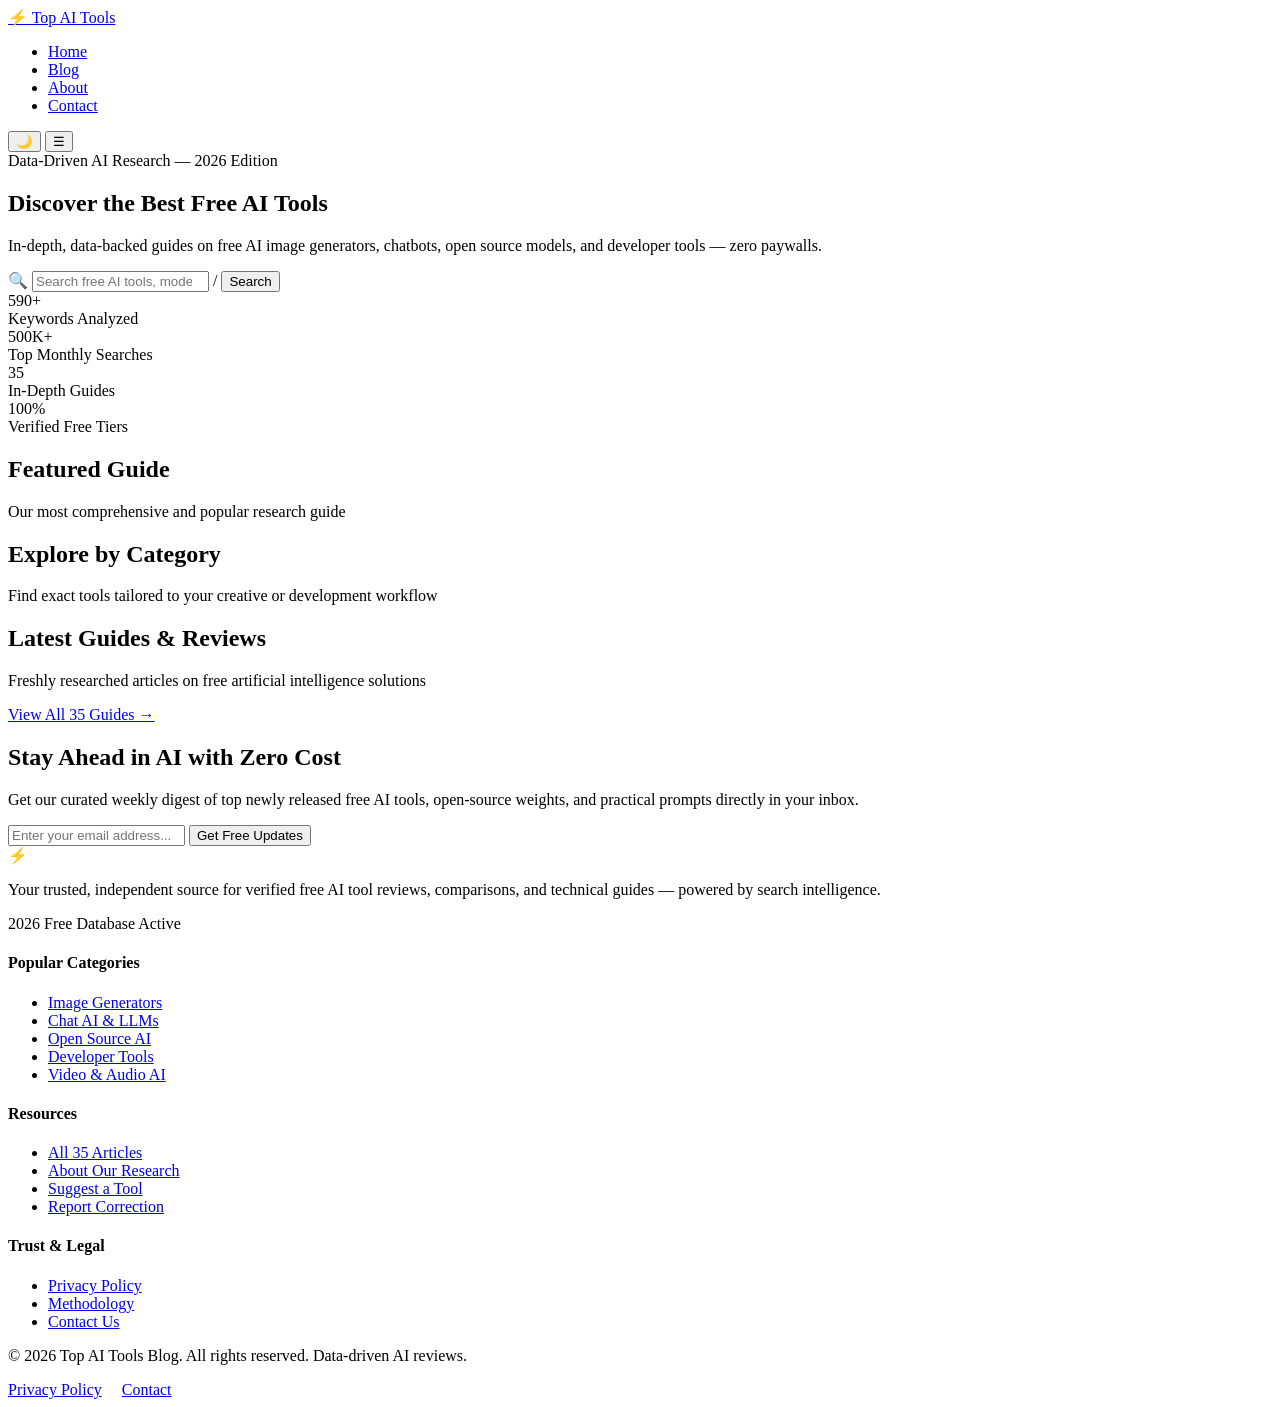
==== index.html @ e801ba76 "Add files via upload" ====
<!DOCTYPE html>
<html lang="en">
<head>
  <meta charset="UTF-8">
  <meta name="viewport" content="width=device-width, initial-scale=1.0">
  <meta name="description" content="Discover the best free AI tools in 2026 — expert guides on AI image generators, chatbots, art tools, open source AI, and more. Data-driven reviews based on 590+ keywords.">
  <meta name="robots" content="index, follow, max-image-preview:large">
  <meta name="keywords" content="free ai tools, free ai image generator, best free ai tools, ai chat free, open source ai, free ai art generator">
  <meta name="author" content="Top AI Tools Blog">
  <meta property="og:title" content="Top AI Tools Blog — Best Free AI Tools & Generators 2026">
  <meta property="og:description" content="Expert guides on free AI image generators, chatbots, art tools, and open source AI — backed by real search data from 590+ keywords.">
  <meta property="og:type" content="website">
  <meta property="og:url" content="https://topaitools.com/">
  <meta property="og:site_name" content="Top AI Tools Blog">
  <meta property="og:locale" content="en_US">
  <meta name="twitter:card" content="summary_large_image">
  <meta name="twitter:title" content="Top AI Tools Blog — Best Free AI Tools 2026">
  <meta name="twitter:description" content="Expert guides on free AI tools — image generators, chatbots, art tools, and more.">
  <meta name="theme-color" content="#6366f1">
  <link rel="canonical" href="https://topaitools.com/">
  <title>Top AI Tools Blog — Best Free AI Tools & Generators 2026</title>

  <!-- Google Fonts: Plus Jakarta Sans, Outfit, JetBrains Mono -->
  <link rel="preconnect" href="https://fonts.googleapis.com">
  <link rel="preconnect" href="https://fonts.gstatic.com" crossorigin>
  <link href="https://fonts.googleapis.com/css2?family=Outfit:wght@400;500;600;700;800&family=Plus+Jakarta+Sans:ital,wght@0,400;0,500;0,600;0,700;1,400;1,500&family=JetBrains+Mono:wght@400;500;600&display=swap" rel="stylesheet">

  <link rel="stylesheet" href="css/style.css">
</head>
<body data-page="home">

  <header class="site-header">
    <div class="container header-inner">
      <a href="index.html" class="logo" aria-label="Top AI Tools Home">
        <span class="logo-icon" aria-hidden="true">⚡</span>
        Top AI Tools
      </a>
      
      <nav aria-label="Main navigation">
        <ul class="nav-links">
          <li><a href="index.html" class="active">Home</a></li>
          <li><a href="blog.html">Blog</a></li>
          <li><a href="about.html">About</a></li>
          <li><a href="contact.html">Contact</a></li>
        </ul>
      </nav>

      <div class="header-actions">
        <button class="theme-toggle" aria-label="Toggle theme" title="Toggle theme">🌙</button>
        <button class="menu-toggle" aria-label="Open menu" aria-expanded="false">☰</button>
      </div>
    </div>
  </header>

  <main>
    <section class="hero">
      <div class="container">
        <span class="hero-badge">
          <span class="pulse-dot" aria-hidden="true"></span>
          Data-Driven AI Research — 2026 Edition
        </span>
        <h1>Discover the <span>Best Free AI Tools</span></h1>
        <p>In-depth, data-backed guides on free AI image generators, chatbots, open source models, and developer tools — zero paywalls.</p>
        
        <div class="hero-search-wrapper">
          <form class="hero-search" role="search" onsubmit="return false">
            <span class="search-icon-left" aria-hidden="true">🔍</span>
            <input type="search" id="hero-search-input" placeholder="Search free AI tools, models, guides..." aria-label="Search free AI tools">
            <span class="search-shortcut-badge" title="Press / to focus">/</span>
            <button type="submit" class="btn btn-primary btn-sm">Search</button>
          </form>
        </div>
      </div>
    </section>

    <section class="container" aria-label="Site statistics">
      <div class="stats-bar">
        <div class="stat-item">
          <div class="stat-value">590+</div>
          <div class="stat-label">Keywords Analyzed</div>
        </div>
        <div class="stat-item">
          <div class="stat-value">500K+</div>
          <div class="stat-label">Top Monthly Searches</div>
        </div>
        <div class="stat-item">
          <div class="stat-value">35</div>
          <div class="stat-label">In-Depth Guides</div>
        </div>
        <div class="stat-item">
          <div class="stat-value">100%</div>
          <div class="stat-label">Verified Free Tiers</div>
        </div>
      </div>
    </section>

    <section class="section container" aria-labelledby="featured-heading">
      <div class="section-header">
        <div>
          <h2 id="featured-heading">Featured Guide</h2>
          <p class="section-subtitle">Our most comprehensive and popular research guide</p>
        </div>
      </div>
      <div id="featured-post"></div>
    </section>

    <section class="section container" aria-labelledby="categories-heading">
      <div class="section-header">
        <div>
          <h2 id="categories-heading">Explore by Category</h2>
          <p class="section-subtitle">Find exact tools tailored to your creative or development workflow</p>
        </div>
      </div>
      <div class="category-grid" id="category-grid"></div>
    </section>

    <section class="section container" aria-labelledby="latest-heading">
      <div class="section-header">
        <div>
          <h2 id="latest-heading">Latest Guides & Reviews</h2>
          <p class="section-subtitle">Freshly researched articles on free artificial intelligence solutions</p>
        </div>
        <a href="blog.html" class="btn btn-outline">View All 35 Guides →</a>
      </div>
      <div class="post-grid" id="recent-posts"></div>
    </section>

    <!-- Weekly AI Newsletter Banner -->
    <section class="container">
      <div class="newsletter-section">
        <div class="newsletter-content">
          <h2>Stay Ahead in AI with Zero Cost</h2>
          <p>Get our curated weekly digest of top newly released free AI tools, open-source weights, and practical prompts directly in your inbox.</p>
          <form class="newsletter-form">
            <input type="email" placeholder="Enter your email address..." required aria-label="Email address for newsletter">
            <button type="submit">Get Free Updates</button>
          </form>
        </div>
      </div>
    </section>
  </main>

  <footer class="site-footer">
    <div class="container">
      <div class="footer-grid">
        <div class="footer-brand">
          <a href="index.html" class="logo" style="color:white;margin-bottom:0.75rem">
            <span class="logo-icon" aria-hidden="true">⚡</span>
            Top AI Tools
          </a>
          <p>Your trusted, independent source for verified free AI tool reviews, comparisons, and technical guides — powered by search intelligence.</p>
          <div class="footer-status-pill">
            <span class="pulse-dot" style="width:6px;height:6px"></span>
            2026 Free Database Active
          </div>
        </div>
        <div>
          <h4>Popular Categories</h4>
          <ul>
            <li><a href="blog.html?category=Image%20Generators">Image Generators</a></li>
            <li><a href="blog.html?category=Chat%20AI">Chat AI & LLMs</a></li>
            <li><a href="blog.html?category=Open%20Source">Open Source AI</a></li>
            <li><a href="blog.html?category=Developer%20Tools">Developer Tools</a></li>
            <li><a href="blog.html?category=Video%20AI">Video & Audio AI</a></li>
          </ul>
        </div>
        <div>
          <h4>Resources</h4>
          <ul>
            <li><a href="blog.html">All 35 Articles</a></li>
            <li><a href="about.html">About Our Research</a></li>
            <li><a href="contact.html">Suggest a Tool</a></li>
            <li><a href="contact.html">Report Correction</a></li>
          </ul>
        </div>
        <div>
          <h4>Trust & Legal</h4>
          <ul>
            <li><a href="privacy.html">Privacy Policy</a></li>
            <li><a href="about.html#methodology">Methodology</a></li>
            <li><a href="contact.html">Contact Us</a></li>
          </ul>
        </div>
      </div>
      
      <div class="footer-bottom">
        <p>&copy; 2026 Top AI Tools Blog. All rights reserved. Data-driven AI reviews.</p>
        <div>
          <a href="privacy.html" style="margin-right:1rem">Privacy Policy</a>
          <a href="contact.html">Contact</a>
        </div>
      </div>
    </div>
  </footer>

  <script src="js/posts.js"></script>
  <script src="js/seo.js"></script>
  <script src="js/main.js"></script>
</body>
</html>
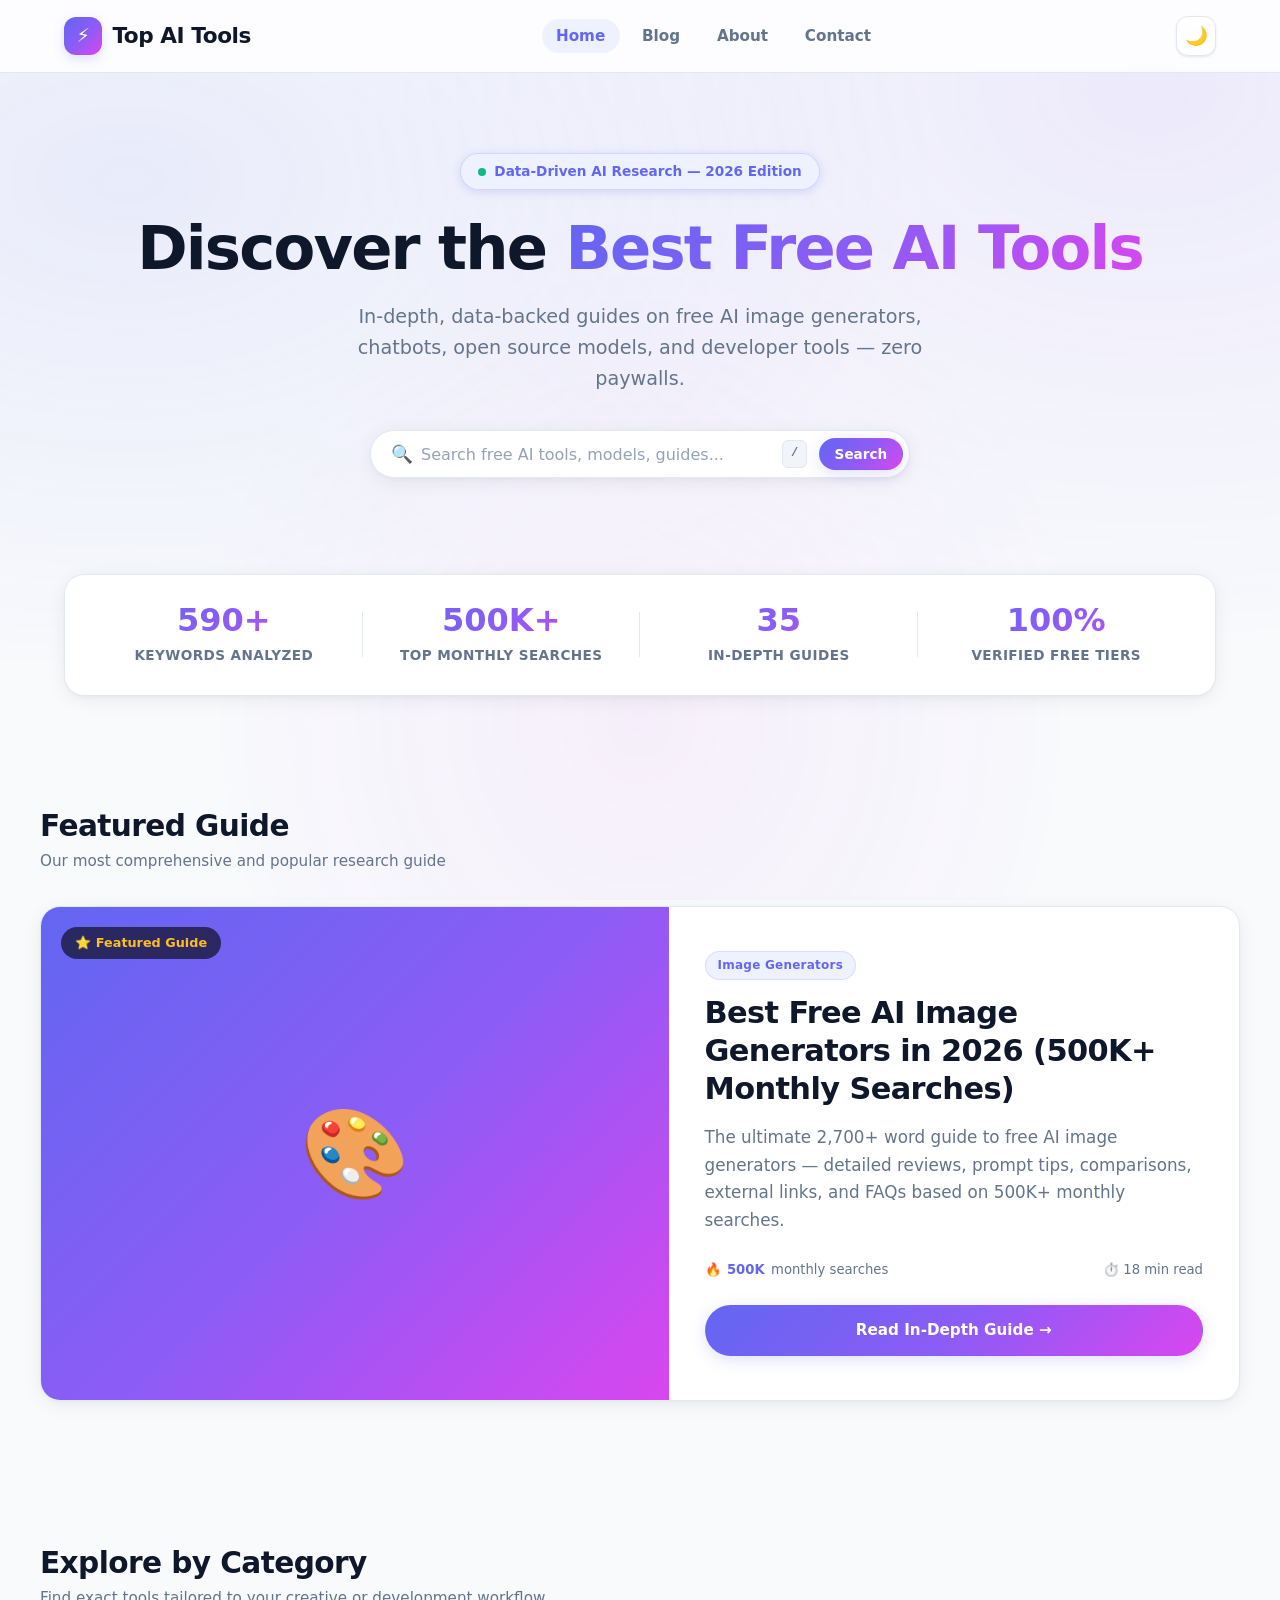
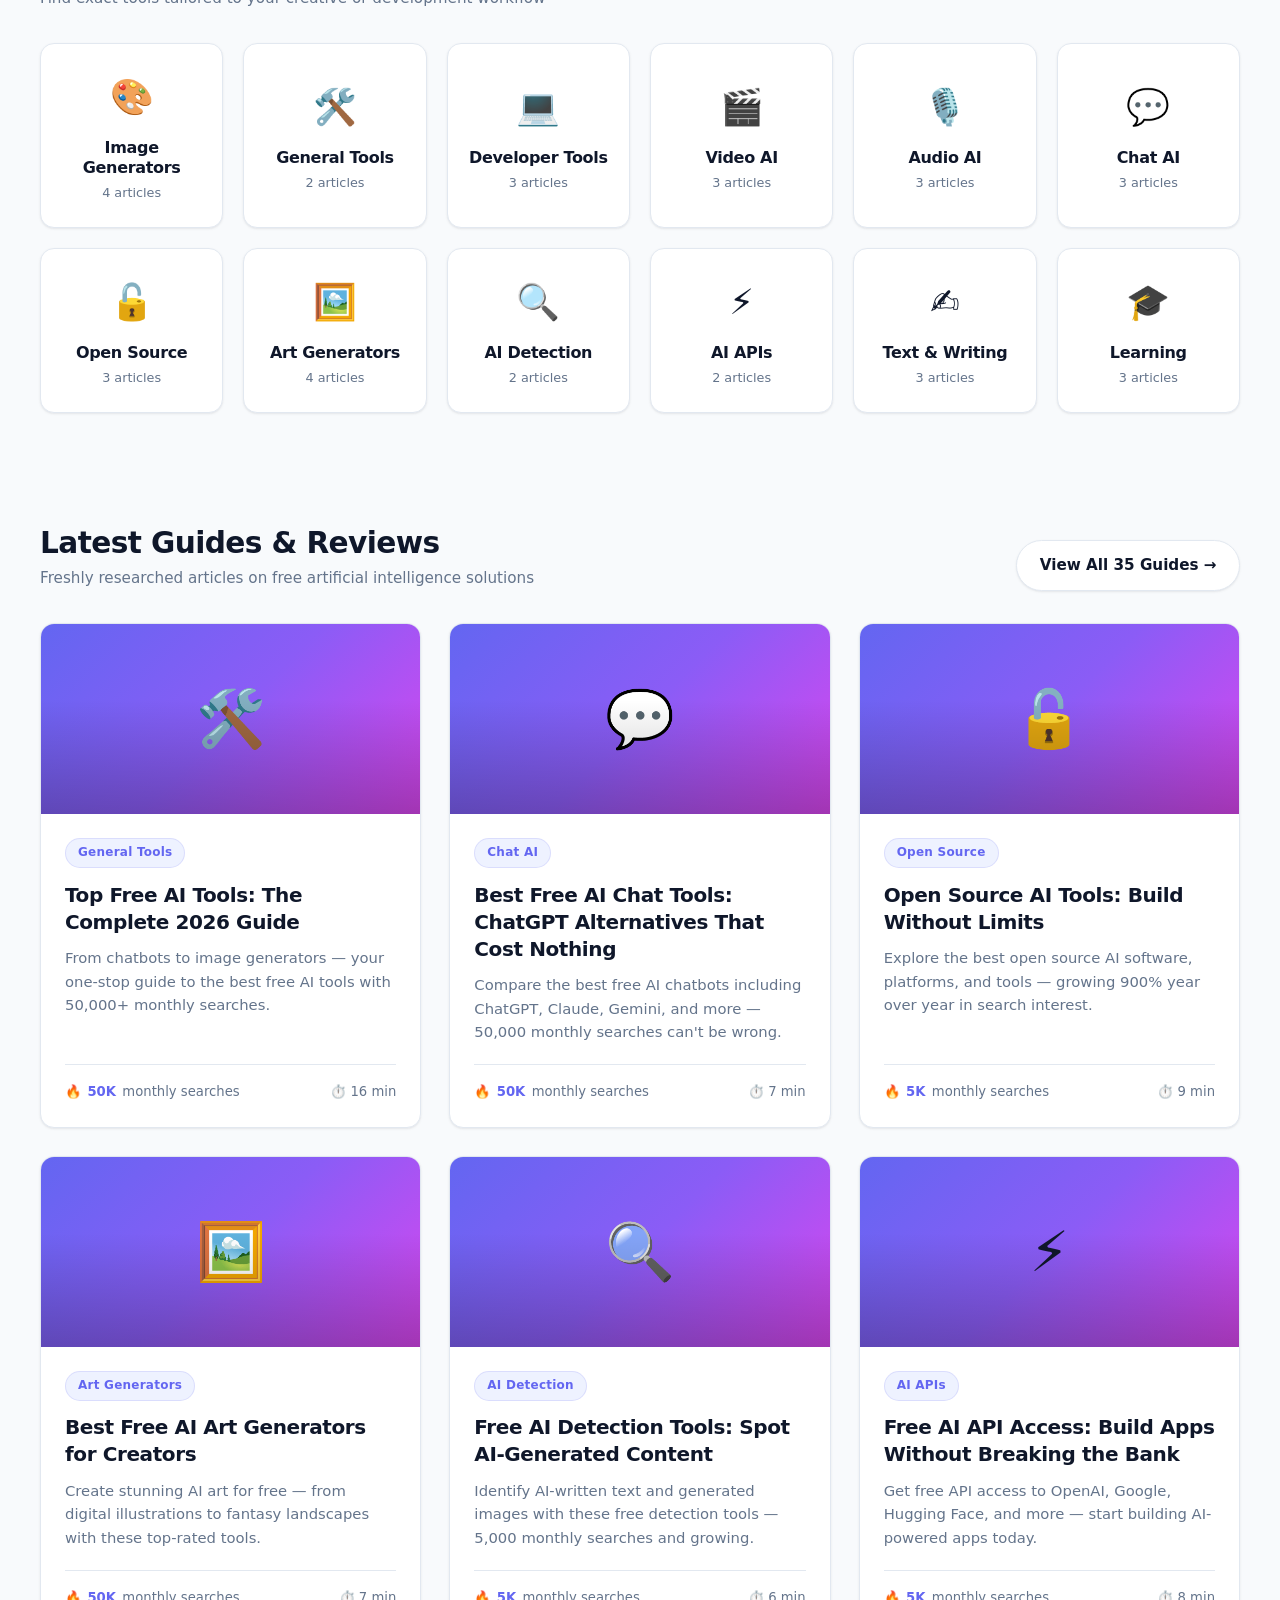
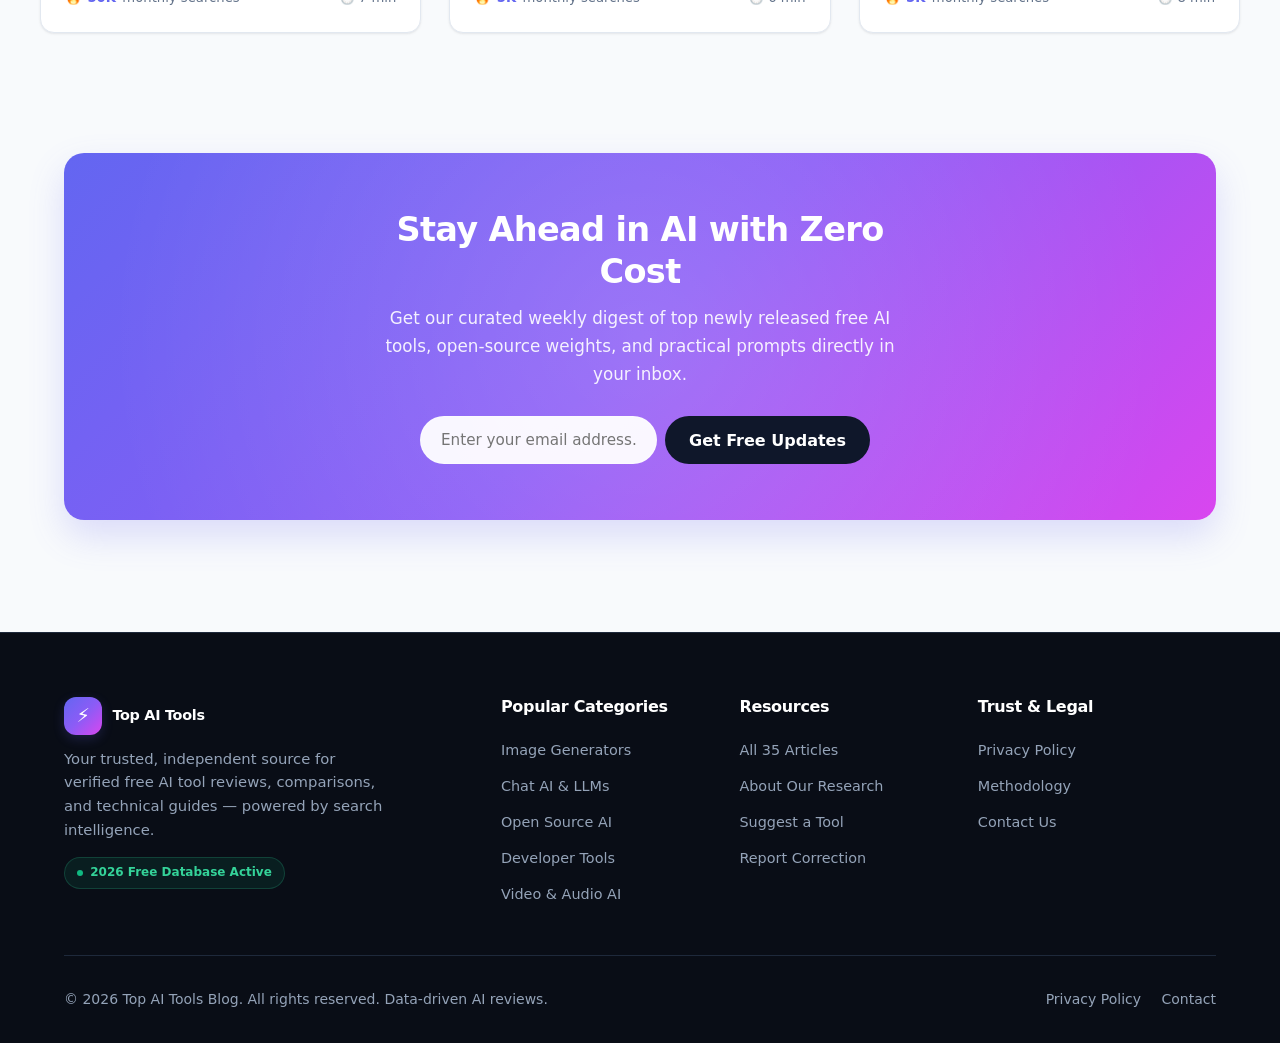
==== commit 43ea2891: "Update index.html" ====
--- a/index.html
+++ b/index.html
@@ -8,7 +8,7 @@
   <meta name="keywords" content="free ai tools, free ai image generator, best free ai tools, ai chat free, open source ai, free ai art generator">
   <meta name="author" content="Top AI Tools Blog">
   <meta property="og:title" content="Top AI Tools Blog — Best Free AI Tools & Generators 2026">
-  <meta property="og:description" content="Expert guides on free AI image generators, chatbots, art tools, and open source AI — backed by real search data from 590+ keywords.">
+  <meta property="og:description" content="Expert guides on free AI image generators, chatbots, art tools, and open source AI.">
   <meta property="og:type" content="website">
   <meta property="og:url" content="https://topaitools.com/">
   <meta property="og:site_name" content="Top AI Tools Blog">
--- a/css/style.css
+++ b/css/style.css
@@ -0,0 +1,1914 @@
+/* ==========================================================================
+   Top AI Tools — Pro Theme & Readability Design System (2026)
+   ========================================================================== */
+
+/* --------------------------------------------------------------------------
+   1. Theme Variables & Color Palettes
+   -------------------------------------------------------------------------- */
+:root {
+  /* Light Mode Palette */
+  --bg: #f8fafc;
+  --bg-subtle: #f1f5f9;
+  --surface: #ffffff;
+  --surface-hover: #f8fafc;
+  --surface-card: #ffffff;
+  --border: #e2e8f0;
+  --border-subtle: #f1f5f9;
+  --border-focus: #6366f1;
+  
+  --text: #0f172a;
+  --text-secondary: #334155;
+  --text-muted: #64748b;
+  --text-light: #94a3b8;
+  
+  --accent: #6366f1;
+  --accent-hover: #4f46e5;
+  --accent-soft: #eef2ff;
+  --accent-soft-hover: #e0e7ff;
+  --accent-glow: rgba(99, 102, 241, 0.2);
+  
+  --success: #10b981;
+  --success-soft: #ecfdf5;
+  --warning: #f59e0b;
+  --warning-soft: #fffbeb;
+  --info: #0ea5e9;
+  --info-soft: #f0f9ff;
+  
+  --gradient-primary: linear-gradient(135deg, #6366f1 0%, #8b5cf6 50%, #d946ef 100%);
+  --gradient-card: linear-gradient(180deg, rgba(255, 255, 255, 0.9) 0%, #ffffff 100%);
+  --gradient-mesh: radial-gradient(at 10% 20%, rgba(99, 102, 241, 0.12) 0px, transparent 50%),
+                    radial-gradient(at 90% 10%, rgba(139, 92, 246, 0.12) 0px, transparent 50%),
+                    radial-gradient(at 50% 80%, rgba(217, 70, 239, 0.08) 0px, transparent 50%);
+  
+  --shadow-sm: 0 1px 3px rgba(15, 23, 42, 0.06), 0 1px 2px rgba(15, 23, 42, 0.04);
+  --shadow-md: 0 4px 20px -2px rgba(15, 23, 42, 0.08), 0 2px 6px -1px rgba(15, 23, 42, 0.04);
+  --shadow-lg: 0 16px 36px -6px rgba(15, 23, 42, 0.12), 0 6px 16px -3px rgba(15, 23, 42, 0.06);
+  --shadow-glow: 0 0 30px rgba(99, 102, 241, 0.2);
+  
+  --radius-sm: 8px;
+  --radius: 14px;
+  --radius-lg: 20px;
+  --radius-full: 9999px;
+  
+  --font-sans: 'Plus Jakarta Sans', system-ui, -apple-system, BlinkMacSystemFont, "Segoe UI", Roboto, sans-serif;
+  --font-heading: 'Outfit', 'Plus Jakarta Sans', system-ui, sans-serif;
+  --font-mono: 'JetBrains Mono', ui-monospace, SFMono-Regular, monospace;
+  
+  --article-font-size: 1.125rem;
+  --article-line-height: 1.82;
+  --article-max-width: 760px;
+  
+  --header-height: 72px;
+}
+
+/* Dark Mode Palette */
+[data-theme="dark"] {
+  --bg: #090d16;
+  --bg-subtle: #0f1523;
+  --surface: #111827;
+  --surface-hover: #172237;
+  --surface-card: #131d31;
+  --border: #1e293b;
+  --border-subtle: #152033;
+  --border-focus: #818cf8;
+  
+  --text: #f8fafc;
+  --text-secondary: #cbd5e1;
+  --text-muted: #94a3b8;
+  --text-light: #64748b;
+  
+  --accent: #818cf8;
+  --accent-hover: #6366f1;
+  --accent-soft: rgba(129, 140, 248, 0.12);
+  --accent-soft-hover: rgba(129, 140, 248, 0.2);
+  --accent-glow: rgba(129, 140, 248, 0.35);
+  
+  --success: #34d399;
+  --success-soft: rgba(52, 211, 153, 0.12);
+  --warning: #fbbf24;
+  --warning-soft: rgba(251, 191, 36, 0.12);
+  --info: #38bdf8;
+  --info-soft: rgba(56, 189, 248, 0.12);
+  
+  --gradient-primary: linear-gradient(135deg, #818cf8 0%, #a855f7 50%, #ec4899 100%);
+  --gradient-card: linear-gradient(180deg, rgba(19, 29, 49, 0.8) 0%, #111827 100%);
+  --gradient-mesh: radial-gradient(at 15% 15%, rgba(99, 102, 241, 0.18) 0px, transparent 60%),
+                    radial-gradient(at 85% 20%, rgba(168, 85, 247, 0.16) 0px, transparent 60%),
+                    radial-gradient(at 50% 90%, rgba(236, 72, 153, 0.1) 0px, transparent 60%);
+  
+  --shadow-sm: 0 1px 3px rgba(0, 0, 0, 0.4);
+  --shadow-md: 0 6px 24px rgba(0, 0, 0, 0.45);
+  --shadow-lg: 0 18px 40px rgba(0, 0, 0, 0.6);
+  --shadow-glow: 0 0 35px rgba(129, 140, 248, 0.3);
+}
+
+/* --------------------------------------------------------------------------
+   2. Reset & Global Styles
+   -------------------------------------------------------------------------- */
+*,
+*::before,
+*::after {
+  box-sizing: border-box;
+  margin: 0;
+  padding: 0;
+}
+
+html {
+  scroll-behavior: smooth;
+  font-size: 16px;
+  -webkit-text-size-adjust: 100%;
+}
+
+body {
+  font-family: var(--font-sans);
+  background-color: var(--bg);
+  color: var(--text);
+  line-height: 1.65;
+  min-height: 100vh;
+  display: flex;
+  flex-direction: column;
+  position: relative;
+  overflow-x: hidden;
+  transition: background-color 0.25s ease, color 0.25s ease;
+  -webkit-font-smoothing: antialiased;
+  -moz-osx-font-smoothing: grayscale;
+}
+
+body::before {
+  content: '';
+  position: fixed;
+  top: 0;
+  left: 0;
+  width: 100vw;
+  height: 100vh;
+  background-image: var(--gradient-mesh);
+  background-attachment: fixed;
+  pointer-events: none;
+  z-index: -1;
+  opacity: 0.8;
+}
+
+main {
+  flex: 1;
+}
+
+a {
+  color: var(--accent);
+  text-decoration: none;
+  transition: color 0.2s ease, transform 0.15s ease;
+}
+
+a:hover {
+  color: var(--accent-hover);
+}
+
+img {
+  max-width: 100%;
+  height: auto;
+  display: block;
+}
+
+h1, h2, h3, h4, h5, h6 {
+  font-family: var(--font-heading);
+  color: var(--text);
+  font-weight: 700;
+  line-height: 1.25;
+  letter-spacing: -0.02em;
+}
+
+button, input, select, textarea {
+  font-family: inherit;
+  font-size: inherit;
+}
+
+.container {
+  max-width: 1200px;
+  margin: 0 auto;
+  padding: 0 1.5rem;
+}
+
+/* --------------------------------------------------------------------------
+   3. Reading Progress Bar (Top of Screen)
+   -------------------------------------------------------------------------- */
+.reading-progress-container {
+  position: fixed;
+  top: 0;
+  left: 0;
+  width: 100%;
+  height: 3px;
+  background: transparent;
+  z-index: 1000;
+  pointer-events: none;
+}
+
+.reading-progress-bar {
+  height: 100%;
+  width: 0%;
+  background: var(--gradient-primary);
+  box-shadow: 0 0 10px var(--accent);
+  transition: width 0.1s linear;
+}
+
+/* --------------------------------------------------------------------------
+   4. Site Header & Navigation
+   -------------------------------------------------------------------------- */
+.site-header {
+  position: sticky;
+  top: 0;
+  z-index: 100;
+  background: rgba(255, 255, 255, 0.85);
+  backdrop-filter: blur(16px);
+  -webkit-backdrop-filter: blur(16px);
+  border-bottom: 1px solid var(--border);
+  transition: background-color 0.25s ease, border-color 0.25s ease;
+}
+
+[data-theme="dark"] .site-header {
+  background: rgba(9, 13, 22, 0.85);
+}
+
+.header-inner {
+  display: flex;
+  align-items: center;
+  justify-content: space-between;
+  height: var(--header-height);
+  gap: 1.5rem;
+}
+
+.logo {
+  display: flex;
+  align-items: center;
+  gap: 0.65rem;
+  font-family: var(--font-heading);
+  font-weight: 800;
+  font-size: 1.35rem;
+  color: var(--text);
+  letter-spacing: -0.02em;
+}
+
+.logo:hover {
+  color: var(--text);
+}
+
+.logo-icon {
+  width: 38px;
+  height: 38px;
+  background: var(--gradient-primary);
+  border-radius: 12px;
+  display: flex;
+  align-items: center;
+  justify-content: center;
+  color: white;
+  font-size: 1.2rem;
+  box-shadow: 0 4px 12px var(--accent-glow);
+  transition: transform 0.25s cubic-bezier(0.34, 1.56, 0.64, 1);
+}
+
+.logo:hover .logo-icon {
+  transform: rotate(10deg) scale(1.05);
+}
+
+.header-actions {
+  display: flex;
+  align-items: center;
+  gap: 0.75rem;
+}
+
+.nav-links {
+  display: flex;
+  align-items: center;
+  gap: 0.5rem;
+  list-style: none;
+}
+
+.nav-links a {
+  color: var(--text-muted);
+  font-weight: 600;
+  font-size: 0.95rem;
+  padding: 0.5rem 0.9rem;
+  border-radius: var(--radius-full);
+  transition: all 0.2s ease;
+}
+
+.nav-links a:hover {
+  color: var(--text);
+  background: var(--accent-soft);
+}
+
+.nav-links a.active {
+  color: var(--accent);
+  background: var(--accent-soft);
+}
+
+/* Theme Toggle Button */
+.theme-toggle {
+  background: var(--surface);
+  border: 1px solid var(--border);
+  color: var(--text-muted);
+  width: 40px;
+  height: 40px;
+  border-radius: 12px;
+  display: flex;
+  align-items: center;
+  justify-content: center;
+  cursor: pointer;
+  font-size: 1.15rem;
+  transition: all 0.2s ease;
+  box-shadow: var(--shadow-sm);
+}
+
+.theme-toggle:hover {
+  color: var(--text);
+  border-color: var(--accent);
+  transform: translateY(-1px);
+  box-shadow: var(--shadow-md);
+}
+
+.menu-toggle {
+  display: none;
+  background: var(--surface);
+  border: 1px solid var(--border);
+  color: var(--text);
+  width: 40px;
+  height: 40px;
+  border-radius: 12px;
+  font-size: 1.25rem;
+  cursor: pointer;
+  transition: all 0.2s ease;
+}
+
+/* --------------------------------------------------------------------------
+   5. Hero Section
+   -------------------------------------------------------------------------- */
+.hero {
+  padding: 5rem 0 3.5rem;
+  text-align: center;
+  position: relative;
+}
+
+.hero-badge {
+  display: inline-flex;
+  align-items: center;
+  gap: 0.5rem;
+  background: var(--accent-soft);
+  color: var(--accent);
+  padding: 0.4rem 1.1rem;
+  border-radius: var(--radius-full);
+  font-size: 0.85rem;
+  font-weight: 700;
+  margin-bottom: 1.5rem;
+  border: 1px solid rgba(99, 102, 241, 0.2);
+  box-shadow: 0 2px 10px var(--accent-glow);
+}
+
+.pulse-dot {
+  width: 8px;
+  height: 8px;
+  border-radius: 50%;
+  background: #10b981;
+  box-shadow: 0 0 0 0 rgba(16, 185, 129, 0.7);
+  animation: pulse 1.8s infinite;
+}
+
+@keyframes pulse {
+  0% { transform: scale(0.95); box-shadow: 0 0 0 0 rgba(16, 185, 129, 0.7); }
+  70% { transform: scale(1); box-shadow: 0 0 0 8px rgba(16, 185, 129, 0); }
+  100% { transform: scale(0.95); box-shadow: 0 0 0 0 rgba(16, 185, 129, 0); }
+}
+
+.hero h1 {
+  font-size: clamp(2.3rem, 5.5vw, 3.8rem);
+  line-height: 1.12;
+  margin-bottom: 1.25rem;
+  letter-spacing: -0.03em;
+  font-weight: 800;
+}
+
+.hero h1 span {
+  background: var(--gradient-primary);
+  -webkit-background-clip: text;
+  -webkit-text-fill-color: transparent;
+  background-clip: text;
+}
+
+.hero p {
+  color: var(--text-muted);
+  font-size: 1.2rem;
+  max-width: 620px;
+  margin: 0 auto 2.25rem;
+  line-height: 1.6;
+}
+
+.hero-search-wrapper {
+  max-width: 540px;
+  margin: 0 auto;
+  position: relative;
+}
+
+.hero-search {
+  display: flex;
+  gap: 0.5rem;
+  background: var(--surface);
+  padding: 0.4rem 0.4rem 0.4rem 1.25rem;
+  border-radius: var(--radius-full);
+  border: 1px solid var(--border);
+  box-shadow: var(--shadow-md);
+  transition: all 0.25s ease;
+  align-items: center;
+}
+
+.hero-search:focus-within {
+  border-color: var(--accent);
+  box-shadow: 0 0 0 4px var(--accent-soft), var(--shadow-lg);
+}
+
+.search-icon-left {
+  color: var(--text-muted);
+  font-size: 1.1rem;
+}
+
+.hero-search input {
+  flex: 1;
+  border: none;
+  background: transparent;
+  color: var(--text);
+  font-size: 1rem;
+  outline: none;
+}
+
+.hero-search input::placeholder {
+  color: var(--text-light);
+}
+
+.search-shortcut-badge {
+  background: var(--bg-subtle);
+  border: 1px solid var(--border);
+  color: var(--text-muted);
+  padding: 0.2rem 0.5rem;
+  border-radius: 6px;
+  font-size: 0.75rem;
+  font-family: var(--font-mono);
+  font-weight: 600;
+  margin-right: 0.25rem;
+  user-select: none;
+}
+
+/* --------------------------------------------------------------------------
+   6. Buttons & Badges
+   -------------------------------------------------------------------------- */
+.btn {
+  display: inline-flex;
+  align-items: center;
+  justify-content: center;
+  gap: 0.5rem;
+  padding: 0.75rem 1.4rem;
+  border-radius: var(--radius-full);
+  font-weight: 600;
+  font-size: 0.95rem;
+  border: 1px solid transparent;
+  cursor: pointer;
+  transition: all 0.2s cubic-bezier(0.16, 1, 0.3, 1);
+  text-decoration: none;
+}
+
+.btn-primary {
+  background: var(--gradient-primary);
+  color: white;
+  box-shadow: 0 4px 16px var(--accent-glow);
+}
+
+.btn-primary:hover {
+  transform: translateY(-2px);
+  box-shadow: 0 8px 24px var(--accent-glow);
+  color: white;
+}
+
+.btn-outline {
+  background: var(--surface);
+  color: var(--text);
+  border: 1px solid var(--border);
+  box-shadow: var(--shadow-sm);
+}
+
+.btn-outline:hover {
+  border-color: var(--accent);
+  color: var(--accent);
+  transform: translateY(-2px);
+  box-shadow: var(--shadow-md);
+}
+
+.btn-sm {
+  padding: 0.45rem 0.9rem;
+  font-size: 0.85rem;
+  border-radius: var(--radius-full);
+}
+
+/* --------------------------------------------------------------------------
+   7. Stats Bar
+   -------------------------------------------------------------------------- */
+.stats-bar {
+  display: grid;
+  grid-template-columns: repeat(4, 1fr);
+  gap: 1.5rem;
+  margin: 2.5rem 0 3.5rem;
+  padding: 1.75rem 2rem;
+  background: var(--surface);
+  border-radius: var(--radius-lg);
+  box-shadow: var(--shadow-md);
+  border: 1px solid var(--border);
+  position: relative;
+  overflow: hidden;
+}
+
+.stat-item {
+  text-align: center;
+  position: relative;
+}
+
+.stat-item:not(:last-child)::after {
+  content: '';
+  position: absolute;
+  right: -0.75rem;
+  top: 15%;
+  height: 70%;
+  width: 1px;
+  background: var(--border);
+}
+
+.stat-value {
+  font-family: var(--font-heading);
+  font-size: 2rem;
+  font-weight: 800;
+  background: var(--gradient-primary);
+  -webkit-background-clip: text;
+  -webkit-text-fill-color: transparent;
+  background-clip: text;
+  line-height: 1.1;
+}
+
+.stat-label {
+  font-size: 0.85rem;
+  color: var(--text-muted);
+  margin-top: 0.4rem;
+  font-weight: 600;
+  text-transform: uppercase;
+  letter-spacing: 0.03em;
+}
+
+/* --------------------------------------------------------------------------
+   8. Section Headers & Category Grid
+   -------------------------------------------------------------------------- */
+.section {
+  padding: 3.5rem 0;
+}
+
+.section-header {
+  display: flex;
+  align-items: flex-end;
+  justify-content: space-between;
+  margin-bottom: 2rem;
+  flex-wrap: wrap;
+  gap: 1rem;
+}
+
+.section-header h2 {
+  font-size: 1.85rem;
+  font-weight: 800;
+  letter-spacing: -0.02em;
+}
+
+.section-subtitle {
+  color: var(--text-muted);
+  font-size: 0.95rem;
+  margin-top: 0.25rem;
+}
+
+/* Category Grid */
+.category-grid {
+  display: grid;
+  grid-template-columns: repeat(auto-fill, minmax(180px, 1fr));
+  gap: 1.25rem;
+}
+
+.category-card {
+  background: var(--surface);
+  border: 1px solid var(--border);
+  border-radius: var(--radius);
+  padding: 1.5rem 1.25rem;
+  text-align: center;
+  cursor: pointer;
+  transition: all 0.25s cubic-bezier(0.16, 1, 0.3, 1);
+  color: var(--text);
+  box-shadow: var(--shadow-sm);
+  display: flex;
+  flex-direction: column;
+  align-items: center;
+  justify-content: center;
+}
+
+.category-card:hover {
+  border-color: var(--accent);
+  transform: translateY(-4px);
+  box-shadow: var(--shadow-md), var(--shadow-glow);
+  color: var(--text);
+}
+
+.category-icon {
+  font-size: 2.2rem;
+  margin-bottom: 0.75rem;
+  transition: transform 0.25s ease;
+}
+
+.category-card:hover .category-icon {
+  transform: scale(1.15);
+}
+
+.category-card h3 {
+  font-size: 1rem;
+  font-weight: 700;
+  margin-bottom: 0.25rem;
+}
+
+.category-card span {
+  font-size: 0.8rem;
+  color: var(--text-muted);
+  font-weight: 500;
+}
+
+/* --------------------------------------------------------------------------
+   9. Post Cards & Featured Post
+   -------------------------------------------------------------------------- */
+.post-grid {
+  display: grid;
+  grid-template-columns: repeat(auto-fill, minmax(340px, 1fr));
+  gap: 1.75rem;
+}
+
+.post-card {
+  background: var(--surface);
+  border: 1px solid var(--border);
+  border-radius: var(--radius);
+  overflow: hidden;
+  transition: all 0.25s cubic-bezier(0.16, 1, 0.3, 1);
+  display: flex;
+  flex-direction: column;
+  box-shadow: var(--shadow-sm);
+  position: relative;
+}
+
+.post-card:hover {
+  transform: translateY(-6px);
+  box-shadow: var(--shadow-lg), 0 0 20px var(--accent-glow);
+  border-color: rgba(99, 102, 241, 0.4);
+}
+
+.post-card-image {
+  height: 190px;
+  background: var(--gradient-primary);
+  display: flex;
+  align-items: center;
+  justify-content: center;
+  font-size: 3.5rem;
+  position: relative;
+  overflow: hidden;
+}
+
+.post-card-image::after {
+  content: '';
+  position: absolute;
+  inset: 0;
+  background: linear-gradient(180deg, transparent 40%, rgba(0, 0, 0, 0.25) 100%);
+}
+
+.post-card-body {
+  padding: 1.5rem;
+  flex: 1;
+  display: flex;
+  flex-direction: column;
+}
+
+.post-meta {
+  display: flex;
+  align-items: center;
+  gap: 0.75rem;
+  margin-bottom: 0.85rem;
+  flex-wrap: wrap;
+}
+
+.post-category {
+  background: var(--accent-soft);
+  color: var(--accent);
+  padding: 0.25rem 0.75rem;
+  border-radius: var(--radius-full);
+  font-size: 0.75rem;
+  font-weight: 700;
+  letter-spacing: 0.02em;
+  border: 1px solid rgba(99, 102, 241, 0.15);
+}
+
+.post-date {
+  font-size: 0.8rem;
+  color: var(--text-muted);
+  font-weight: 500;
+  display: flex;
+  align-items: center;
+  gap: 0.35rem;
+}
+
+.post-card h3 {
+  font-size: 1.25rem;
+  margin-bottom: 0.65rem;
+  line-height: 1.35;
+  font-weight: 700;
+}
+
+.post-card h3 a {
+  color: var(--text);
+  transition: color 0.2s ease;
+}
+
+.post-card h3 a:hover {
+  color: var(--accent);
+}
+
+.post-card p {
+  color: var(--text-muted);
+  font-size: 0.925rem;
+  line-height: 1.6;
+  flex: 1;
+  margin-bottom: 1.25rem;
+}
+
+.post-stats {
+  display: flex;
+  align-items: center;
+  justify-content: space-between;
+  padding-top: 1rem;
+  border-top: 1px solid var(--border);
+  font-size: 0.825rem;
+  color: var(--text-muted);
+}
+
+.post-stats-item {
+  display: flex;
+  align-items: center;
+  gap: 0.4rem;
+}
+
+.post-stats strong {
+  color: var(--accent);
+  font-weight: 700;
+}
+
+/* Featured Post */
+.featured-post {
+  display: grid;
+  grid-template-columns: 1.1fr 1fr;
+  background: var(--surface);
+  border: 1px solid var(--border);
+  border-radius: var(--radius-lg);
+  overflow: hidden;
+  margin-bottom: 2rem;
+  box-shadow: var(--shadow-md);
+  transition: all 0.3s cubic-bezier(0.16, 1, 0.3, 1);
+  position: relative;
+}
+
+.featured-post:hover {
+  transform: translateY(-4px);
+  box-shadow: var(--shadow-lg), var(--shadow-glow);
+  border-color: rgba(99, 102, 241, 0.4);
+}
+
+.featured-post-image {
+  min-height: 360px;
+  background: var(--gradient-primary);
+  display: flex;
+  align-items: center;
+  justify-content: center;
+  font-size: 5.5rem;
+  position: relative;
+}
+
+.featured-badge {
+  position: absolute;
+  top: 1.25rem;
+  left: 1.25rem;
+  background: rgba(0, 0, 0, 0.6);
+  backdrop-filter: blur(8px);
+  color: #fbbf24;
+  padding: 0.35rem 0.9rem;
+  border-radius: var(--radius-full);
+  font-size: 0.8rem;
+  font-weight: 700;
+  display: flex;
+  align-items: center;
+  gap: 0.4rem;
+}
+
+.featured-post-content {
+  padding: 2.75rem 2.25rem;
+  display: flex;
+  flex-direction: column;
+  justify-content: center;
+}
+
+.featured-post-content h2 {
+  font-size: 1.9rem;
+  margin-bottom: 1rem;
+  line-height: 1.25;
+  font-weight: 800;
+}
+
+.featured-post-content h2 a {
+  color: var(--text);
+}
+
+.featured-post-content h2 a:hover {
+  color: var(--accent);
+}
+
+.featured-post-content p {
+  color: var(--text-muted);
+  font-size: 1.05rem;
+  line-height: 1.65;
+  margin-bottom: 1.5rem;
+}
+
+/* --------------------------------------------------------------------------
+   10. Blog Listing Page Controls (Filters, Sorting, Live Search)
+   -------------------------------------------------------------------------- */
+.blog-controls-wrapper {
+  background: var(--surface);
+  border: 1px solid var(--border);
+  border-radius: var(--radius-lg);
+  padding: 1.5rem;
+  margin-bottom: 2rem;
+  box-shadow: var(--shadow-sm);
+}
+
+.filters {
+  display: flex;
+  gap: 0.6rem;
+  flex-wrap: wrap;
+  margin-bottom: 1.25rem;
+}
+
+.filter-btn {
+  padding: 0.5rem 1.1rem;
+  border-radius: var(--radius-full);
+  border: 1px solid var(--border);
+  background: var(--bg);
+  color: var(--text-muted);
+  font-size: 0.875rem;
+  font-weight: 600;
+  cursor: pointer;
+  transition: all 0.2s ease;
+  display: inline-flex;
+  align-items: center;
+  gap: 0.4rem;
+}
+
+.filter-btn:hover {
+  border-color: var(--accent);
+  color: var(--text);
+  transform: translateY(-1px);
+}
+
+.filter-btn.active {
+  background: var(--accent);
+  border-color: var(--accent);
+  color: white;
+  box-shadow: 0 2px 10px var(--accent-glow);
+}
+
+.blog-meta-bar {
+  display: flex;
+  align-items: center;
+  justify-content: space-between;
+  padding-top: 1rem;
+  border-top: 1px solid var(--border);
+  flex-wrap: wrap;
+  gap: 1rem;
+  font-size: 0.9rem;
+  color: var(--text-muted);
+}
+
+.sort-wrapper {
+  display: flex;
+  align-items: center;
+  gap: 0.5rem;
+}
+
+.sort-select {
+  padding: 0.45rem 1rem;
+  border-radius: var(--radius-sm);
+  border: 1px solid var(--border);
+  background: var(--bg);
+  color: var(--text);
+  font-size: 0.875rem;
+  outline: none;
+  cursor: pointer;
+}
+
+.sort-select:focus {
+  border-color: var(--accent);
+}
+
+/* --------------------------------------------------------------------------
+   11. Article Reading Experience & Layout (post.html)
+   -------------------------------------------------------------------------- */
+.article-page-layout {
+  display: grid;
+  grid-template-columns: 260px minmax(0, 1fr);
+  gap: 3.5rem;
+  align-items: start;
+  margin-top: 2rem;
+  padding-bottom: 4rem;
+}
+
+/* Sticky Table of Contents (TOC) Sidebar */
+.article-toc-sidebar {
+  position: sticky;
+  top: calc(var(--header-height) + 1.5rem);
+  max-height: calc(100vh - var(--header-height) - 3rem);
+  overflow-y: auto;
+  padding: 1.5rem;
+  background: var(--surface);
+  border: 1px solid var(--border);
+  border-radius: var(--radius);
+  box-shadow: var(--shadow-sm);
+}
+
+.article-toc-sidebar::-webkit-scrollbar {
+  width: 4px;
+}
+
+.article-toc-sidebar::-webkit-scrollbar-thumb {
+  background: var(--border);
+  border-radius: 4px;
+}
+
+.toc-header {
+  font-family: var(--font-heading);
+  font-size: 0.85rem;
+  text-transform: uppercase;
+  letter-spacing: 0.05em;
+  color: var(--text-muted);
+  font-weight: 700;
+  margin-bottom: 1rem;
+  display: flex;
+  align-items: center;
+  gap: 0.5rem;
+}
+
+.toc-list {
+  list-style: none;
+  display: flex;
+  flex-direction: column;
+  gap: 0.4rem;
+}
+
+.toc-item {
+  font-size: 0.875rem;
+  line-height: 1.4;
+}
+
+.toc-item.toc-sub {
+  margin-left: 0.85rem;
+  font-size: 0.825rem;
+}
+
+.toc-link {
+  color: var(--text-muted);
+  display: block;
+  padding: 0.35rem 0.5rem;
+  border-radius: 6px;
+  transition: all 0.15s ease;
+  border-left: 2px solid transparent;
+}
+
+.toc-link:hover {
+  color: var(--accent);
+  background: var(--accent-soft);
+}
+
+.toc-link.active {
+  color: var(--accent);
+  font-weight: 600;
+  background: var(--accent-soft);
+  border-left-color: var(--accent);
+}
+
+/* Mobile Collapsible TOC */
+.toc-mobile-box {
+  display: none;
+  background: var(--surface);
+  border: 1px solid var(--border);
+  border-radius: var(--radius);
+  padding: 1rem 1.25rem;
+  margin: 1.5rem 0 2rem;
+}
+
+.toc-mobile-header {
+  display: flex;
+  align-items: center;
+  justify-content: space-between;
+  cursor: pointer;
+  font-weight: 700;
+  font-size: 0.95rem;
+}
+
+.toc-mobile-content {
+  display: none;
+  margin-top: 1rem;
+  padding-top: 1rem;
+  border-top: 1px solid var(--border);
+}
+
+.toc-mobile-content.open {
+  display: block;
+}
+
+/* Article Main Area */
+.article-main {
+  max-width: var(--article-max-width);
+  margin: 0 auto;
+  width: 100%;
+}
+
+.article-header {
+  padding: 1.5rem 0 2rem;
+  border-bottom: 1px solid var(--border);
+  margin-bottom: 2.25rem;
+}
+
+.article-header h1 {
+  font-size: clamp(2rem, 4.5vw, 2.75rem);
+  line-height: 1.18;
+  margin: 1rem 0 1.25rem;
+  letter-spacing: -0.025em;
+  font-weight: 800;
+}
+
+/* Reading Toolbar: Font size adjuster, estimated read time, share buttons */
+.reading-toolbar {
+  display: flex;
+  align-items: center;
+  justify-content: space-between;
+  background: var(--surface);
+  border: 1px solid var(--border);
+  border-radius: var(--radius);
+  padding: 0.75rem 1.25rem;
+  margin-top: 1.5rem;
+  flex-wrap: wrap;
+  gap: 1rem;
+  box-shadow: var(--shadow-sm);
+}
+
+.reading-stats-group {
+  display: flex;
+  align-items: center;
+  gap: 1rem;
+  font-size: 0.85rem;
+  color: var(--text-muted);
+}
+
+.reading-tools-group {
+  display: flex;
+  align-items: center;
+  gap: 0.5rem;
+}
+
+.font-size-adjuster {
+  display: flex;
+  align-items: center;
+  border: 1px solid var(--border);
+  border-radius: var(--radius-full);
+  overflow: hidden;
+  background: var(--bg);
+}
+
+.font-btn {
+  background: none;
+  border: none;
+  color: var(--text-muted);
+  padding: 0.3rem 0.65rem;
+  font-size: 0.8rem;
+  font-weight: 700;
+  cursor: pointer;
+  transition: all 0.15s ease;
+}
+
+.font-btn:hover {
+  background: var(--accent-soft);
+  color: var(--accent);
+}
+
+.tool-action-btn {
+  background: var(--bg);
+  border: 1px solid var(--border);
+  color: var(--text-muted);
+  padding: 0.35rem 0.75rem;
+  border-radius: var(--radius-full);
+  font-size: 0.8rem;
+  font-weight: 600;
+  cursor: pointer;
+  display: inline-flex;
+  align-items: center;
+  gap: 0.35rem;
+  transition: all 0.2s ease;
+}
+
+.tool-action-btn:hover {
+  border-color: var(--accent);
+  color: var(--accent);
+  background: var(--accent-soft);
+}
+
+/* Article Typography */
+.article-content {
+  font-size: var(--article-font-size);
+  line-height: var(--article-line-height);
+  color: var(--text-secondary);
+}
+
+.article-content p {
+  margin-bottom: 1.6rem;
+  letter-spacing: -0.003em;
+}
+
+.article-content h2 {
+  font-size: 1.7rem;
+  margin: 3.25rem 0 1.25rem;
+  letter-spacing: -0.02em;
+  font-weight: 800;
+  padding-bottom: 0.6rem;
+  border-bottom: 1px solid var(--border);
+  position: relative;
+}
+
+.article-content h3 {
+  font-size: 1.35rem;
+  margin: 2.25rem 0 0.85rem;
+  font-weight: 700;
+}
+
+.article-content h4 {
+  font-size: 1.15rem;
+  margin: 1.75rem 0 0.5rem;
+  font-weight: 700;
+}
+
+.article-content strong {
+  color: var(--text);
+  font-weight: 700;
+}
+
+.article-content ul,
+.article-content ol {
+  margin: 0 0 1.75rem 1.5rem;
+}
+
+.article-content li {
+  margin-bottom: 0.65rem;
+  padding-left: 0.25rem;
+}
+
+.article-content li::marker {
+  color: var(--accent);
+}
+
+/* Comparison Tables */
+.table-container {
+  width: 100%;
+  overflow-x: auto;
+  margin: 2rem 0;
+  border-radius: var(--radius);
+  border: 1px solid var(--border);
+  box-shadow: var(--shadow-sm);
+  background: var(--surface);
+}
+
+.tool-table {
+  width: 100%;
+  border-collapse: collapse;
+  font-size: 0.925rem;
+  text-align: left;
+}
+
+.tool-table th {
+  background: var(--bg-subtle);
+  color: var(--text);
+  font-weight: 700;
+  padding: 0.95rem 1.15rem;
+  border-bottom: 1px solid var(--border);
+  font-family: var(--font-heading);
+  white-space: nowrap;
+}
+
+.tool-table td {
+  padding: 0.9rem 1.15rem;
+  border-bottom: 1px solid var(--border);
+  color: var(--text-secondary);
+}
+
+.tool-table tbody tr:last-child td {
+  border-bottom: none;
+}
+
+.tool-table tbody tr:hover td {
+  background: var(--accent-soft);
+}
+
+/* Callout Box / Blockquotes */
+.article-content blockquote {
+  border-left: 4px solid var(--accent);
+  padding: 1.25rem 1.75rem;
+  margin: 2rem 0;
+  background: var(--accent-soft);
+  border-radius: 0 var(--radius) var(--radius) 0;
+  color: var(--text);
+  font-style: normal;
+  font-size: 1.05rem;
+  line-height: 1.7;
+}
+
+.callout-box {
+  background: var(--surface);
+  border: 1px solid var(--border);
+  border-left: 4px solid var(--accent);
+  border-radius: var(--radius);
+  padding: 1.25rem 1.5rem;
+  margin: 2rem 0;
+  box-shadow: var(--shadow-sm);
+}
+
+.callout-title {
+  font-family: var(--font-heading);
+  font-weight: 700;
+  font-size: 1rem;
+  margin-bottom: 0.5rem;
+  display: flex;
+  align-items: center;
+  gap: 0.5rem;
+  color: var(--text);
+}
+
+/* Keyword Cloud */
+.keyword-cloud {
+  margin: 3rem 0;
+  padding: 1.75rem;
+  background: var(--surface);
+  border: 1px solid var(--border);
+  border-radius: var(--radius);
+  box-shadow: var(--shadow-sm);
+}
+
+.keyword-cloud h3 {
+  font-size: 1.05rem;
+  margin-bottom: 1rem;
+  font-weight: 700;
+}
+
+.keyword-tag {
+  display: inline-flex;
+  align-items: center;
+  background: var(--bg);
+  border: 1px solid var(--border);
+  color: var(--text-muted);
+  padding: 0.35rem 0.8rem;
+  border-radius: var(--radius-full);
+  font-size: 0.825rem;
+  font-weight: 500;
+  margin: 0.3rem;
+  transition: all 0.2s ease;
+  cursor: pointer;
+}
+
+.keyword-tag:hover {
+  background: var(--accent-soft);
+  border-color: var(--accent);
+  color: var(--accent);
+  transform: translateY(-1px);
+}
+
+/* Article Feedback & Share Widget */
+.article-feedback {
+  background: var(--surface);
+  border: 1px solid var(--border);
+  border-radius: var(--radius);
+  padding: 1.75rem;
+  margin: 3rem 0;
+  text-align: center;
+  box-shadow: var(--shadow-sm);
+}
+
+.article-feedback h3 {
+  font-size: 1.15rem;
+  margin-bottom: 0.5rem;
+}
+
+.article-feedback p {
+  color: var(--text-muted);
+  font-size: 0.9rem;
+  margin-bottom: 1.25rem;
+}
+
+.feedback-buttons {
+  display: flex;
+  justify-content: center;
+  gap: 1rem;
+}
+
+.feedback-btn {
+  background: var(--bg);
+  border: 1px solid var(--border);
+  color: var(--text);
+  padding: 0.6rem 1.4rem;
+  border-radius: var(--radius-full);
+  font-size: 0.95rem;
+  font-weight: 600;
+  cursor: pointer;
+  display: inline-flex;
+  align-items: center;
+  gap: 0.5rem;
+  transition: all 0.2s ease;
+}
+
+.feedback-btn:hover {
+  border-color: var(--accent);
+  background: var(--accent-soft);
+  color: var(--accent);
+  transform: scale(1.04);
+}
+
+/* Post Navigation (Prev/Next) */
+.post-navigation {
+  display: grid;
+  grid-template-columns: 1fr 1fr;
+  gap: 1.5rem;
+  margin: 3rem 0;
+}
+
+.post-nav-card {
+  background: var(--surface);
+  border: 1px solid var(--border);
+  border-radius: var(--radius);
+  padding: 1.25rem;
+  display: flex;
+  flex-direction: column;
+  transition: all 0.2s ease;
+  box-shadow: var(--shadow-sm);
+}
+
+.post-nav-card:hover {
+  border-color: var(--accent);
+  transform: translateY(-2px);
+  box-shadow: var(--shadow-md);
+}
+
+.post-nav-label {
+  font-size: 0.75rem;
+  text-transform: uppercase;
+  letter-spacing: 0.05em;
+  color: var(--text-muted);
+  font-weight: 700;
+  margin-bottom: 0.35rem;
+}
+
+.post-nav-title {
+  color: var(--text);
+  font-weight: 700;
+  font-size: 0.95rem;
+  line-height: 1.35;
+}
+
+/* --------------------------------------------------------------------------
+   12. Newsletter Section
+   -------------------------------------------------------------------------- */
+.newsletter-section {
+  margin: 4rem 0 2rem;
+  background: var(--gradient-primary);
+  border-radius: var(--radius-lg);
+  padding: 3.5rem 2rem;
+  text-align: center;
+  color: white;
+  position: relative;
+  overflow: hidden;
+  box-shadow: 0 16px 36px var(--accent-glow);
+}
+
+.newsletter-section::before {
+  content: '';
+  position: absolute;
+  top: -50%;
+  left: -20%;
+  width: 140%;
+  height: 200%;
+  background: radial-gradient(circle, rgba(255, 255, 255, 0.15) 0%, transparent 60%);
+  pointer-events: none;
+}
+
+.newsletter-content {
+  max-width: 540px;
+  margin: 0 auto;
+  position: relative;
+  z-index: 1;
+}
+
+.newsletter-content h2 {
+  color: white;
+  font-size: 2.1rem;
+  margin-bottom: 0.75rem;
+  font-weight: 800;
+}
+
+.newsletter-content p {
+  color: rgba(255, 255, 255, 0.9);
+  font-size: 1.05rem;
+  margin-bottom: 1.75rem;
+}
+
+.newsletter-form {
+  display: flex;
+  gap: 0.5rem;
+  max-width: 440px;
+  margin: 0 auto;
+}
+
+.newsletter-form input {
+  flex: 1;
+  padding: 0.85rem 1.25rem;
+  border-radius: var(--radius-full);
+  border: 1px solid rgba(255, 255, 255, 0.3);
+  background: rgba(255, 255, 255, 0.95);
+  color: #0f172a;
+  outline: none;
+  font-size: 0.95rem;
+}
+
+.newsletter-form button {
+  background: #0f172a;
+  color: white;
+  border: none;
+  padding: 0.85rem 1.5rem;
+  border-radius: var(--radius-full);
+  font-weight: 700;
+  cursor: pointer;
+  transition: all 0.2s ease;
+  white-space: nowrap;
+}
+
+.newsletter-form button:hover {
+  background: #1e293b;
+  transform: translateY(-1px);
+}
+
+/* --------------------------------------------------------------------------
+   13. Footer
+   -------------------------------------------------------------------------- */
+.site-footer {
+  background: #090d16;
+  color: #94a3b8;
+  padding: 4rem 0 2rem;
+  margin-top: 5rem;
+  border-top: 1px solid #1e293b;
+}
+
+.footer-grid {
+  display: grid;
+  grid-template-columns: 2fr 1fr 1fr 1.2fr;
+  gap: 2.5rem;
+  margin-bottom: 3rem;
+}
+
+.footer-brand p {
+  font-size: 0.925rem;
+  line-height: 1.6;
+  margin-top: 0.75rem;
+  color: #94a3b8;
+  max-width: 320px;
+}
+
+.footer-grid h4 {
+  color: white;
+  margin-bottom: 1.25rem;
+  font-size: 1rem;
+  font-weight: 700;
+}
+
+.footer-grid ul {
+  list-style: none;
+  display: flex;
+  flex-direction: column;
+  gap: 0.6rem;
+}
+
+.footer-grid a {
+  color: #94a3b8;
+  font-size: 0.9rem;
+  transition: color 0.2s ease;
+}
+
+.footer-grid a:hover {
+  color: white;
+}
+
+.footer-status-pill {
+  display: inline-flex;
+  align-items: center;
+  gap: 0.45rem;
+  background: rgba(16, 185, 129, 0.1);
+  color: #34d399;
+  border: 1px solid rgba(52, 211, 153, 0.2);
+  padding: 0.3rem 0.75rem;
+  border-radius: var(--radius-full);
+  font-size: 0.75rem;
+  font-weight: 600;
+  margin-top: 1rem;
+}
+
+.footer-bottom {
+  border-top: 1px solid #1e293b;
+  padding-top: 2rem;
+  display: flex;
+  align-items: center;
+  justify-content: space-between;
+  font-size: 0.875rem;
+  flex-wrap: wrap;
+  gap: 1rem;
+}
+
+.footer-bottom a {
+  color: #94a3b8;
+}
+
+.footer-bottom a:hover {
+  color: white;
+}
+
+/* --------------------------------------------------------------------------
+   14. Floating Back to Top Button & Toast Notification
+   -------------------------------------------------------------------------- */
+.back-to-top {
+  position: fixed;
+  bottom: 2rem;
+  right: 2rem;
+  width: 46px;
+  height: 46px;
+  border-radius: 50%;
+  background: var(--surface);
+  border: 1px solid var(--border);
+  color: var(--text);
+  display: flex;
+  align-items: center;
+  justify-content: center;
+  font-size: 1.2rem;
+  cursor: pointer;
+  box-shadow: var(--shadow-lg);
+  opacity: 0;
+  visibility: hidden;
+  transform: translateY(10px);
+  transition: all 0.25s cubic-bezier(0.16, 1, 0.3, 1);
+  z-index: 99;
+}
+
+.back-to-top.visible {
+  opacity: 1;
+  visibility: visible;
+  transform: translateY(0);
+}
+
+.back-to-top:hover {
+  background: var(--accent);
+  color: white;
+  border-color: var(--accent);
+  transform: translateY(-3px);
+}
+
+/* Toast Container */
+.toast-container {
+  position: fixed;
+  bottom: 2rem;
+  left: 50%;
+  transform: translateX(-50%);
+  display: flex;
+  flex-direction: column;
+  gap: 0.5rem;
+  z-index: 2000;
+  pointer-events: none;
+}
+
+.toast {
+  background: var(--text);
+  color: var(--bg);
+  padding: 0.75rem 1.5rem;
+  border-radius: var(--radius-full);
+  font-size: 0.875rem;
+  font-weight: 600;
+  box-shadow: var(--shadow-lg);
+  display: flex;
+  align-items: center;
+  gap: 0.5rem;
+  animation: toastIn 0.3s cubic-bezier(0.16, 1, 0.3, 1), toastOut 0.3s 2.7s cubic-bezier(0.16, 1, 0.3, 1) forwards;
+}
+
+@keyframes toastIn {
+  from { opacity: 0; transform: translateY(15px); }
+  to { opacity: 1; transform: translateY(0); }
+}
+
+@keyframes toastOut {
+  from { opacity: 1; transform: translateY(0); }
+  to { opacity: 0; transform: translateY(15px); }
+}
+
+/* --------------------------------------------------------------------------
+   15. Breadcrumb, Contact, About, Legal Pages
+   -------------------------------------------------------------------------- */
+.breadcrumb {
+  padding: 1.25rem 0 0;
+  font-size: 0.875rem;
+  color: var(--text-muted);
+  display: flex;
+  align-items: center;
+  gap: 0.4rem;
+}
+
+.breadcrumb a {
+  color: var(--text-muted);
+}
+
+.breadcrumb a:hover {
+  color: var(--accent);
+}
+
+/* About Page */
+.about-grid {
+  display: grid;
+  grid-template-columns: 1fr 1fr;
+  gap: 3.5rem;
+  align-items: center;
+}
+
+.about-visual {
+  background: var(--gradient-primary);
+  border-radius: var(--radius-lg);
+  height: 380px;
+  display: flex;
+  align-items: center;
+  justify-content: center;
+  font-size: 6.5rem;
+  box-shadow: var(--shadow-lg), var(--shadow-glow);
+}
+
+/* Contact Page */
+.contact-grid {
+  display: grid;
+  grid-template-columns: 1fr 1.3fr;
+  gap: 3rem;
+  align-items: start;
+}
+
+.contact-card {
+  background: var(--surface);
+  border: 1px solid var(--border);
+  border-radius: var(--radius);
+  padding: 1.5rem;
+  box-shadow: var(--shadow-sm);
+}
+
+.contact-card h2 {
+  font-size: 1.1rem;
+  margin-bottom: 0.35rem;
+}
+
+.contact-form {
+  background: var(--surface);
+  border: 1px solid var(--border);
+  border-radius: var(--radius-lg);
+  padding: 2.25rem;
+  box-shadow: var(--shadow-md);
+}
+
+.form-group {
+  margin-bottom: 1.35rem;
+}
+
+.form-group label {
+  display: block;
+  font-weight: 600;
+  font-size: 0.9rem;
+  margin-bottom: 0.45rem;
+}
+
+.required {
+  color: #ef4444;
+}
+
+.form-group input,
+.form-group select,
+.form-group textarea {
+  width: 100%;
+  padding: 0.8rem 1.1rem;
+  border: 1px solid var(--border);
+  border-radius: var(--radius);
+  font-size: 0.95rem;
+  outline: none;
+  background: var(--bg);
+  color: var(--text);
+  transition: all 0.2s ease;
+}
+
+.form-group input:focus,
+.form-group select:focus,
+.form-group textarea:focus {
+  border-color: var(--accent);
+  box-shadow: 0 0 0 3px var(--accent-soft);
+}
+
+.form-error {
+  display: block;
+  color: #ef4444;
+  font-size: 0.8rem;
+  margin-top: 0.35rem;
+  min-height: 1rem;
+}
+
+.btn-full {
+  width: 100%;
+  margin-top: 0.5rem;
+}
+
+.form-note {
+  font-size: 0.8rem;
+  color: var(--text-muted);
+  margin-top: 1rem;
+  text-align: center;
+}
+
+.form-success {
+  background: var(--surface);
+  border: 1px solid var(--border);
+  border-radius: var(--radius-lg);
+  padding: 3rem 2rem;
+  text-align: center;
+  box-shadow: var(--shadow-md);
+}
+
+/* Legal Pages */
+.legal-page {
+  padding-bottom: 4rem;
+}
+
+.legal-header {
+  margin-bottom: 2.5rem;
+  padding-bottom: 1.5rem;
+  border-bottom: 1px solid var(--border);
+}
+
+.legal-content h2 {
+  font-size: 1.4rem;
+  margin: 2.25rem 0 0.85rem;
+}
+
+.legal-content h3 {
+  font-size: 1.15rem;
+  margin: 1.5rem 0 0.5rem;
+}
+
+.legal-content p,
+.legal-content li {
+  color: var(--text-secondary);
+  margin-bottom: 0.85rem;
+  font-size: 1.025rem;
+}
+
+/* No Results */
+.no-results {
+  text-align: center;
+  padding: 4rem 2rem;
+  background: var(--surface);
+  border-radius: var(--radius-lg);
+  border: 1px dashed var(--border);
+  grid-column: 1 / -1;
+}
+
+.no-results h3 {
+  font-size: 1.35rem;
+  margin-bottom: 0.5rem;
+}
+
+/* --------------------------------------------------------------------------
+   16. Responsive Breakpoints
+   -------------------------------------------------------------------------- */
+@media (max-width: 1024px) {
+  .article-page-layout {
+    grid-template-columns: 1fr;
+    gap: 2rem;
+  }
+  
+  .article-toc-sidebar {
+    display: none;
+  }
+  
+  .toc-mobile-box {
+    display: block;
+  }
+  
+  .footer-grid {
+    grid-template-columns: 1fr 1fr;
+    gap: 2rem;
+  }
+}
+
+@media (max-width: 768px) {
+  .nav-links {
+    display: none;
+    position: absolute;
+    top: var(--header-height);
+    left: 0;
+    right: 0;
+    background: var(--surface);
+    flex-direction: column;
+    padding: 1.25rem;
+    border-bottom: 1px solid var(--border);
+    box-shadow: var(--shadow-lg);
+    gap: 0.5rem;
+  }
+
+  .nav-links.open {
+    display: flex;
+  }
+
+  .nav-links a {
+    width: 100%;
+    padding: 0.75rem 1rem;
+    border-radius: var(--radius-sm);
+  }
+
+  .menu-toggle {
+    display: flex;
+    align-items: center;
+    justify-content: center;
+  }
+
+  .stats-bar {
+    grid-template-columns: repeat(2, 1fr);
+    gap: 1.25rem;
+    padding: 1.5rem;
+  }
+
+  .stat-item:nth-child(2)::after {
+    display: none;
+  }
+
+  .featured-post {
+    grid-template-columns: 1fr;
+  }
+
+  .featured-post-image {
+    min-height: 220px;
+  }
+
+  .featured-post-content {
+    padding: 1.75rem;
+  }
+
+  .about-grid,
+  .contact-grid {
+    grid-template-columns: 1fr;
+  }
+
+  .post-grid {
+    grid-template-columns: 1fr;
+  }
+
+  .newsletter-form {
+    flex-direction: column;
+  }
+
+  .footer-grid {
+    grid-template-columns: 1fr;
+  }
+
+  .post-navigation {
+    grid-template-columns: 1fr;
+  }
+}
+
+@media (max-width: 480px) {
+  .stats-bar {
+    grid-template-columns: 1fr;
+  }
+  
+  .stat-item::after {
+    display: none !important;
+  }
+  
+  .reading-toolbar {
+    flex-direction: column;
+    align-items: flex-start;
+  }
+}
